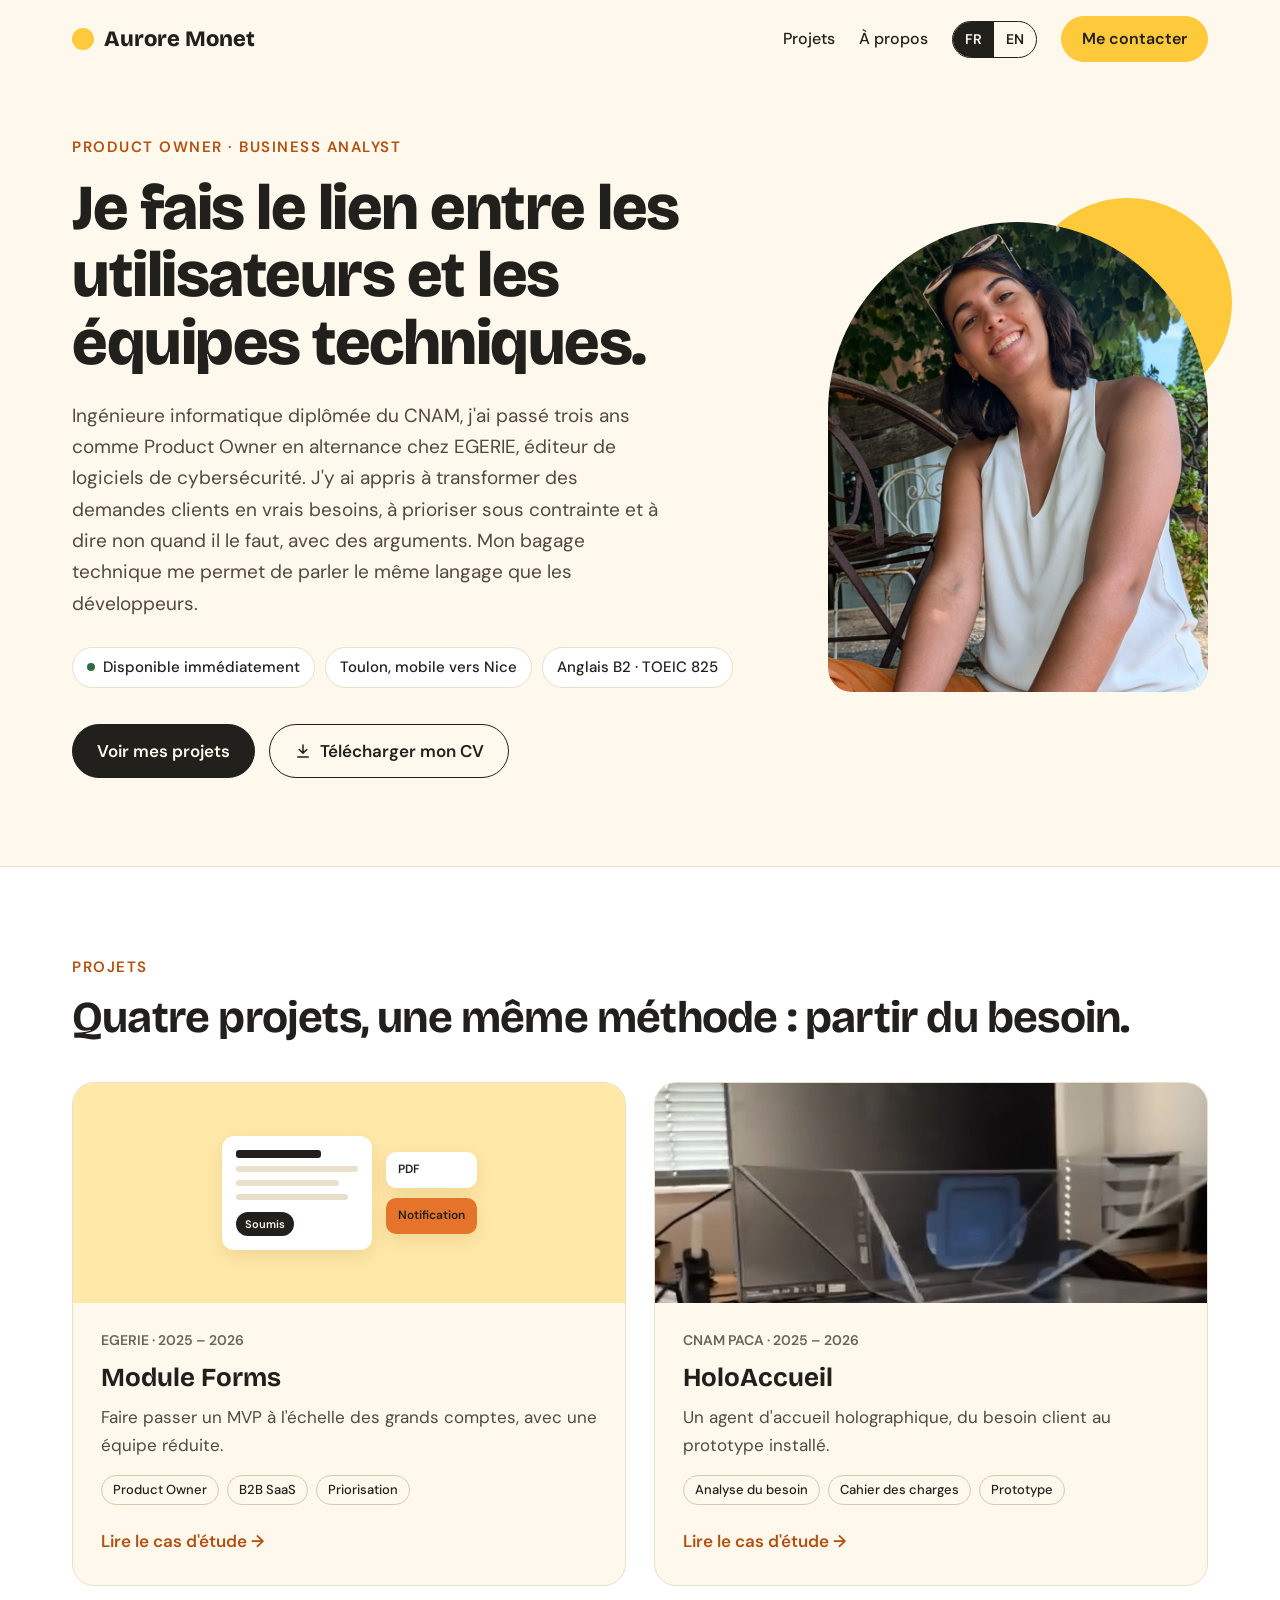
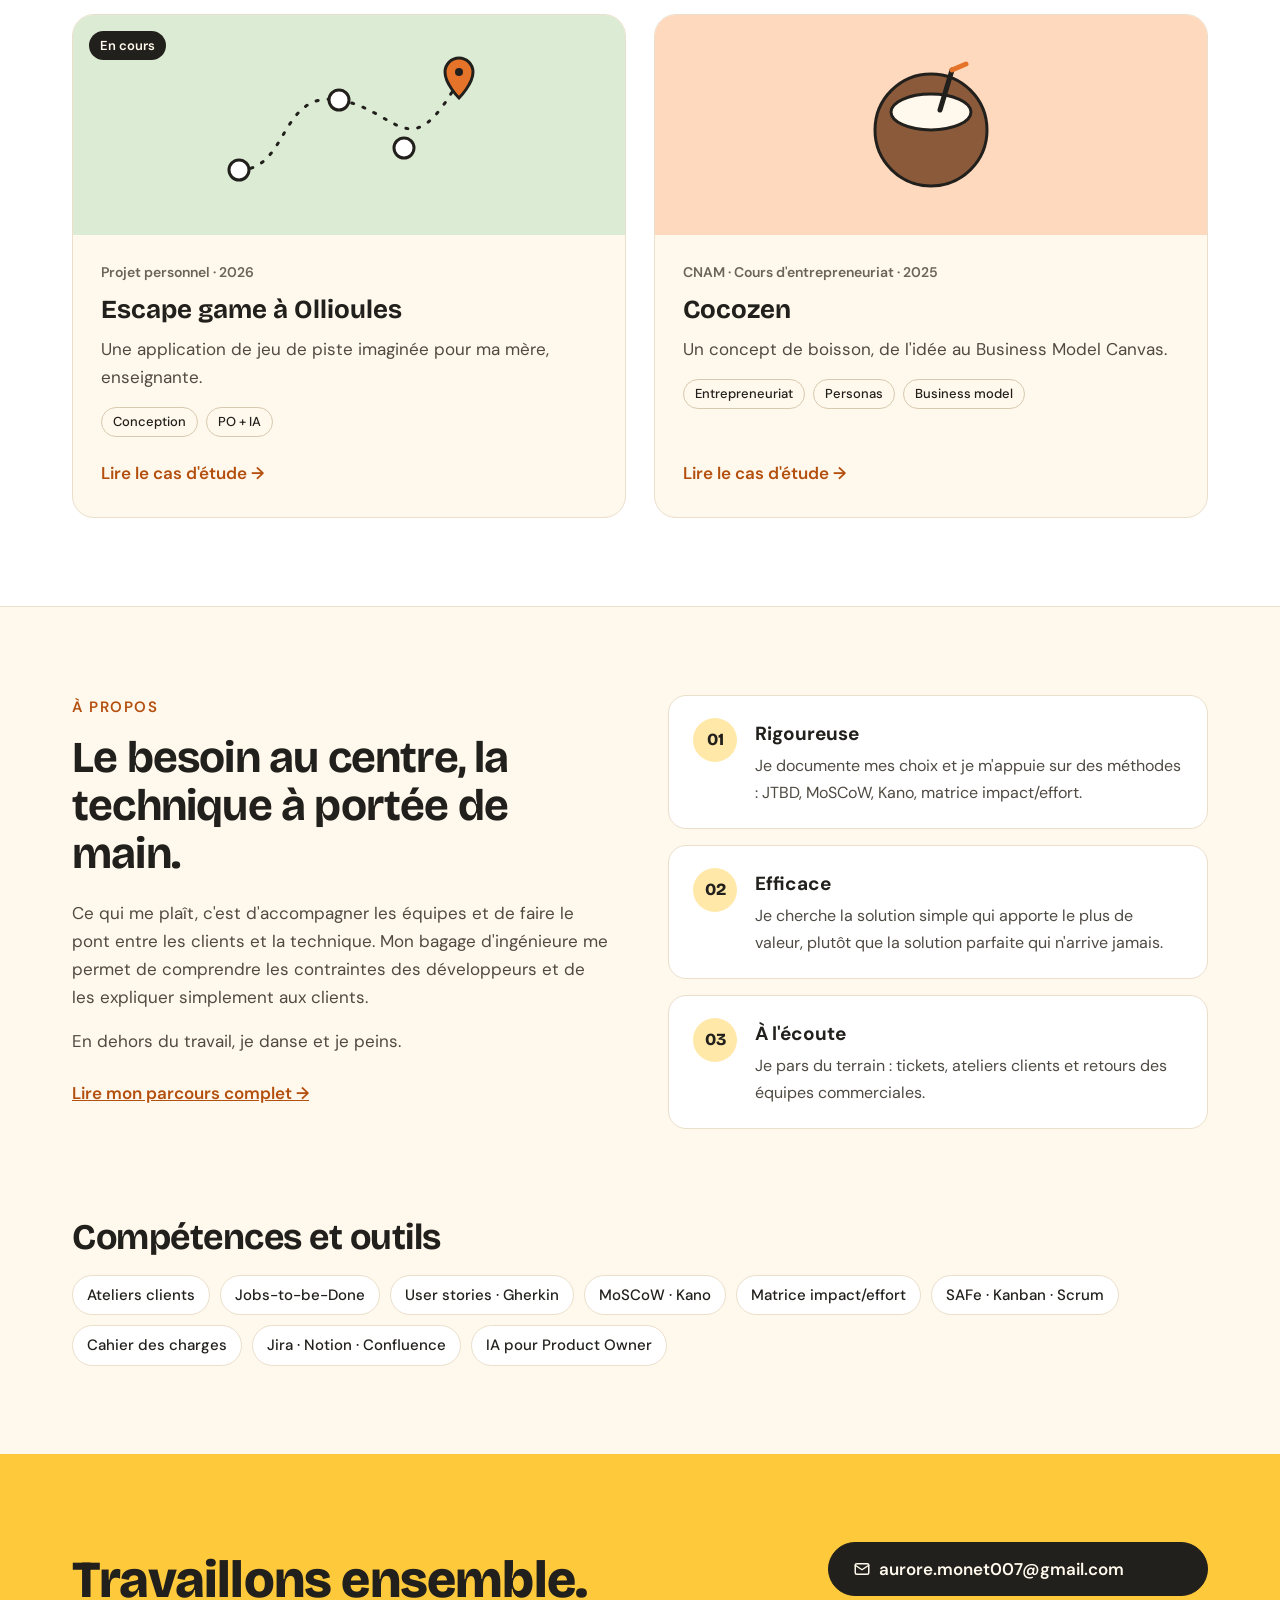
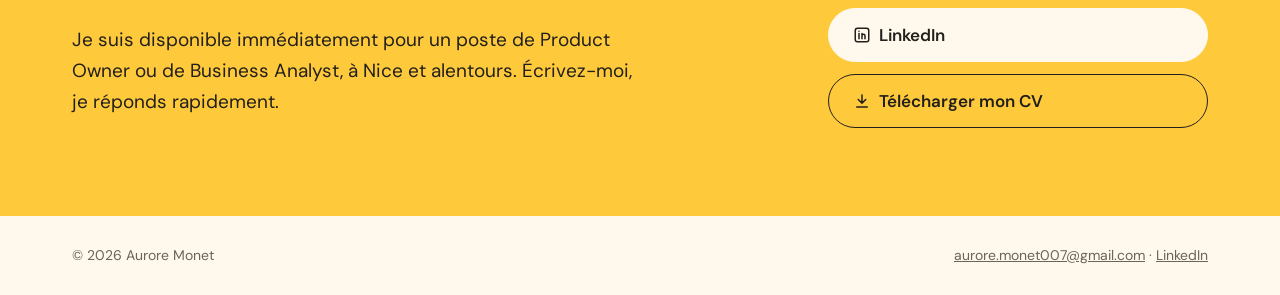
==== index.html @ ca901355 "Add files via upload Mise en ligne du portfolio" ====
<!doctype html>
<html lang="fr">
<head>
<meta charset="utf-8">
<meta name="viewport" content="width=device-width, initial-scale=1">
<title>Aurore Monet — Product Owner · Business Analyst</title>
<meta name="description" content="Portfolio d'Aurore Monet, Product Owner et Business Analyst junior, ingénieure CNAM. Disponible à Nice et alentours.">
<meta property="og:title" content="Aurore Monet — Product Owner · Business Analyst">
<meta property="og:description" content="Portfolio d'Aurore Monet, Product Owner et Business Analyst junior, ingénieure CNAM. Disponible à Nice et alentours.">
<meta property="og:type" content="website">
<link rel="alternate" hreflang="fr" href="index.html">
<link rel="alternate" hreflang="en" href="en/index.html">
<link rel="icon" href="assets/favicon.svg" type="image/svg+xml">
<link rel="preconnect" href="https://fonts.googleapis.com">
<link rel="preconnect" href="https://fonts.gstatic.com" crossorigin>
<link href="https://fonts.googleapis.com/css2?family=Bricolage+Grotesque:opsz,wght@12..96,600;12..96,700;12..96,800&family=DM+Mono:wght@400;500&family=DM+Sans:opsz,wght@9..40,400;9..40,500;9..40,600&display=swap" rel="stylesheet">
<link rel="stylesheet" href="assets/style.css">
</head>
<body>
<a class="skip" href="#contenu">Aller au contenu</a>
<header class="site-header">
  <div class="wrap">
    <a class="logo" href="index.html"><span class="sun" aria-hidden="true"></span>Aurore Monet</a>
    <nav class="nav" aria-label="Navigation principale">
      <a class="nav-link" href="index.html#projets">Projets</a>
      <a class="nav-link" href="about.html">À propos</a>
      <div class="lang" role="group" aria-label="Langue"><span aria-current="true">FR</span><a href="en/index.html" hreflang="en" lang="en">EN</a></div>
      <a class="btn btn-sun" href="index.html#contact">Me contacter</a>
    </nav>
  </div>
</header>
<main id="contenu">
<section class="wrap hero">
  <div class="hero-text">
    <p class="eyebrow">Product Owner · Business Analyst</p>
    <h1 class="h1">Je fais le lien entre les utilisateurs et les équipes techniques.</h1>
    <p class="lead">Ingénieure informatique diplômée du CNAM, j'ai passé trois ans comme Product Owner en alternance chez EGERIE, éditeur de logiciels de cybersécurité. J'y ai appris à transformer des demandes clients en vrais besoins, à prioriser sous contrainte et à dire non quand il le faut, avec des arguments. Mon bagage technique me permet de parler le même langage que les développeurs.</p>
    <div class="chips"><span class="chip"><span class="dot" aria-hidden="true"></span>Disponible immédiatement</span><span class="chip">Toulon, mobile vers Nice</span><span class="chip">Anglais B2 · TOEIC 825</span></div>
    <div class="actions">
      <a class="btn btn-dark" href="#projets">Voir mes projets</a>
      <a class="btn btn-line" href="assets/CV_Aurore-Monet_product-owner.pdf" download><svg aria-hidden="true" width="18" height="18" viewBox="0 0 24 24" fill="none" stroke="currentColor" stroke-width="2" stroke-linecap="round" stroke-linejoin="round"><path d="M12 4v11M7 10l5 5 5-5M5 20h14"/></svg>Télécharger mon CV</a>
    </div>
  </div>
  <div class="hero-photo"><div class="portrait"><img src="assets/portrait.jpg" alt="Portrait d'Aurore Monet" width="840" height="1118"></div></div>
</section>
<section class="band" id="projets" aria-labelledby="projets-title">
  <div class="wrap section">
    <p class="eyebrow">Projets</p>
    <h2 class="h2" id="projets-title">Quatre projets, une même méthode : partir du besoin.</h2>
    <div class="cards">
<a class="card" href="forms-egerie.html">
  <div class="card-visual v-forms" aria-hidden="true"><div class="mini-form"><i></i><i></i><i style="width:85%"></i><i style="width:92%"></i><b>Soumis</b></div><div class="mini-stack"><span>PDF</span><span>Notification</span></div></div>
  <div class="card-body">
    <p class="card-meta">EGERIE · 2025 – 2026</p>
    <h3>Module Forms</h3>
    <p class="muted">Faire passer un MVP à l'échelle des grands comptes, avec une équipe réduite.</p>
    <div class="tags"><span class="tag">Product Owner</span><span class="tag">B2B SaaS</span><span class="tag">Priorisation</span></div>
    <span class="card-more">Lire le cas d'étude →</span>
  </div>
</a>
<a class="card" href="holoaccueil.html">
  <div class="card-visual"><img src="assets/hologramme.jpg" alt="Prototype de l'hologramme en test au CNAM" loading="lazy" width="990" height="700"></div>
  <div class="card-body">
    <p class="card-meta">CNAM PACA · 2025 – 2026</p>
    <h3>HoloAccueil</h3>
    <p class="muted">Un agent d'accueil holographique, du besoin client au prototype installé.</p>
    <div class="tags"><span class="tag">Analyse du besoin</span><span class="tag">Cahier des charges</span><span class="tag">Prototype</span></div>
    <span class="card-more">Lire le cas d'étude →</span>
  </div>
</a>
<a class="card" href="escape-game.html">
  <div class="card-visual v-trail"><span class="badge">En cours</span><svg aria-hidden="true" width="260" height="150" viewBox="0 0 260 150" fill="none"><path d="M20 120 C 70 120, 60 40, 120 50 S 190 120, 240 30" stroke="#22201C" stroke-width="3" stroke-dasharray="2 10" stroke-linecap="round"/><circle cx="20" cy="120" r="10" fill="#fff" stroke="#22201C" stroke-width="3"/><circle cx="120" cy="50" r="10" fill="#fff" stroke="#22201C" stroke-width="3"/><circle cx="185" cy="98" r="10" fill="#fff" stroke="#22201C" stroke-width="3"/><path d="M240 8 a14 14 0 0 1 14 14 c0 12 -14 26 -14 26 s-14 -14 -14 -26 a14 14 0 0 1 14 -14z" fill="#E5732A" stroke="#22201C" stroke-width="3"/><circle cx="240" cy="22" r="4" fill="#22201C"/></svg></div>
  <div class="card-body">
    <p class="card-meta">Projet personnel · 2026</p>
    <h3>Escape game à Ollioules</h3>
    <p class="muted">Une application de jeu de piste imaginée pour ma mère, enseignante.</p>
    <div class="tags"><span class="tag">Conception</span><span class="tag">PO + IA</span></div>
    <span class="card-more">Lire le cas d'étude →</span>
  </div>
</a>
<a class="card" href="cocozen.html">
  <div class="card-visual v-coco" aria-hidden="true"><svg width="150" height="150" viewBox="0 0 150 150" fill="none"><circle cx="75" cy="80" r="56" fill="#8A5A3B" stroke="#22201C" stroke-width="3"/><ellipse cx="75" cy="62" rx="40" ry="18" fill="#FFF8EC" stroke="#22201C" stroke-width="3"/><path d="M96 20 L84 60" stroke="#22201C" stroke-width="5" stroke-linecap="round"/><path d="M96 20 L110 14" stroke="#E5732A" stroke-width="5" stroke-linecap="round"/></svg></div>
  <div class="card-body">
    <p class="card-meta">CNAM · Cours d'entrepreneuriat · 2025</p>
    <h3>Cocozen</h3>
    <p class="muted">Un concept de boisson, de l'idée au Business Model Canvas.</p>
    <div class="tags"><span class="tag">Entrepreneuriat</span><span class="tag">Personas</span><span class="tag">Business model</span></div>
    <span class="card-more">Lire le cas d'étude →</span>
  </div>
</a>
    </div>
  </div>
</section>
<section class="wrap section split" aria-labelledby="apropos-title">
  <div>
    <p class="eyebrow">À propos</p>
    <h2 class="h2" id="apropos-title">Le besoin au centre, la technique à portée de main.</h2>
    <p class="muted" style="margin-bottom:16px">Ce qui me plaît, c'est d'accompagner les équipes et de faire le pont entre les clients et la technique. Mon bagage d'ingénieure me permet de comprendre les contraintes des développeurs et de les expliquer simplement aux clients.</p>
    <p class="muted" style="margin-bottom:24px">En dehors du travail, je danse et je peins.</p>
    <a href="about.html" style="font-weight:600">Lire mon parcours complet →</a>
  </div>
  <div class="qualities"><div class="quality"><span class="num" aria-hidden="true">01</span><div><h3>Rigoureuse</h3><p>Je documente mes choix et je m'appuie sur des méthodes : JTBD, MoSCoW, Kano, matrice impact/effort.</p></div></div><div class="quality"><span class="num" aria-hidden="true">02</span><div><h3>Efficace</h3><p>Je cherche la solution simple qui apporte le plus de valeur, plutôt que la solution parfaite qui n'arrive jamais.</p></div></div><div class="quality"><span class="num" aria-hidden="true">03</span><div><h3>À l'écoute</h3><p>Je pars du terrain : tickets, ateliers clients et retours des équipes commerciales.</p></div></div></div>
</section>
<section class="wrap" style="padding-bottom:88px" aria-labelledby="skills-title">
  <h2 class="h2-s" id="skills-title">Compétences et outils</h2>
  <div class="chips"><span class="chip">Ateliers clients</span><span class="chip">Jobs-to-be-Done</span><span class="chip">User stories · Gherkin</span><span class="chip">MoSCoW · Kano</span><span class="chip">Matrice impact/effort</span><span class="chip">SAFe · Kanban · Scrum</span><span class="chip">Cahier des charges</span><span class="chip">Jira · Notion · Confluence</span><span class="chip">IA pour Product Owner</span></div>
</section>
</main>
<section class="contact" id="contact" aria-labelledby="contact-title">
  <div class="wrap">
    <div class="contact-text">
      <h2 class="h2" id="contact-title">Travaillons ensemble.</h2>
      <p>Je suis disponible immédiatement pour un poste de Product Owner ou de Business Analyst, à Nice et alentours. Écrivez-moi, je réponds rapidement.</p>
    </div>
    <div class="contact-links">
      <a class="btn btn-dark" href="mailto:aurore.monet007@gmail.com"><svg aria-hidden="true" width="18" height="18" viewBox="0 0 24 24" fill="none" stroke="currentColor" stroke-width="2" stroke-linecap="round" stroke-linejoin="round"><rect x="3" y="5" width="18" height="14" rx="2"/><path d="M3 7l9 6 9-6"/></svg>aurore.monet007@gmail.com</a>
      <a class="btn btn-light" href="https://www.linkedin.com/in/aurore-monet"><svg aria-hidden="true" width="18" height="18" viewBox="0 0 24 24" fill="none" stroke="currentColor" stroke-width="2" stroke-linecap="round" stroke-linejoin="round"><rect x="3" y="3" width="18" height="18" rx="3"/><path d="M8 10v7M8 7v.01M12 17v-4a2 2 0 0 1 4 0v4M12 10v7"/></svg>LinkedIn</a>
      <a class="btn btn-line" href="assets/CV_Aurore-Monet_product-owner.pdf" download><svg aria-hidden="true" width="18" height="18" viewBox="0 0 24 24" fill="none" stroke="currentColor" stroke-width="2" stroke-linecap="round" stroke-linejoin="round"><path d="M12 4v11M7 10l5 5 5-5M5 20h14"/></svg>Télécharger mon CV</a>
    </div>
  </div>
</section>
<footer class="site-footer">
  <div class="wrap">
    <span>© 2026 Aurore Monet</span>
    <span><a href="mailto:aurore.monet007@gmail.com">aurore.monet007@gmail.com</a> · <a href="https://www.linkedin.com/in/aurore-monet">LinkedIn</a></span>
  </div>
</footer>
</body>
</html>
---- assets/style.css ----
/* Portfolio Aurore Monet — style « solaire » clair */
:root {
  --sable: #FFF8EC;
  --blanc: #FFFFFF;
  --soleil: #FFC93C;
  --soleil-doux: #FFE8A8;
  --orange: #E5732A;
  --orange-texte: #B4500F;
  --encre: #22201C;
  --texte-2: #4F4A42;
  --texte-3: #6B6458;
  --bord: #EADFCB;
  --bord-fort: #D8CAB0;
  --vert: #2E6B43;
  --titre: 'Bricolage Grotesque', system-ui, sans-serif;
  --corps: 'DM Sans', system-ui, sans-serif;
  --mono: 'DM Mono', ui-monospace, monospace;
}
*, *::before, *::after { box-sizing: border-box; }
html { scroll-behavior: smooth; }
body { margin: 0; background: var(--sable); color: var(--encre); font-family: var(--corps); font-size: 17px; line-height: 1.65; -webkit-font-smoothing: antialiased; }
img { max-width: 100%; display: block; }
a { color: var(--orange-texte); }
a:hover { color: #8A3C0B; }
:focus-visible { outline: 3px solid var(--orange); outline-offset: 3px; border-radius: 6px; }
h1, h2, h3 { margin: 0; }
p { margin: 0; }
.skip { position: absolute; left: -999px; top: 8px; background: var(--encre); color: var(--sable); padding: 8px 14px; border-radius: 8px; z-index: 10; }
.skip:focus { left: 8px; }

.wrap { max-width: 1200px; margin: 0 auto; padding-left: 32px; padding-right: 32px; }
.narrow { max-width: 760px; margin: 0 auto; padding-left: 32px; padding-right: 32px; }
.band { background: var(--blanc); border-top: 1px solid var(--bord); border-bottom: 1px solid var(--bord); }

/* En-tête */
.site-header { position: sticky; top: 0; z-index: 5; background: rgba(255, 248, 236, .94); backdrop-filter: blur(8px); border-bottom: 1px solid transparent; }
.site-header .wrap { display: flex; flex-wrap: wrap; align-items: center; justify-content: space-between; gap: 12px 24px; padding-top: 16px; padding-bottom: 16px; }
.logo { font-family: var(--titre); font-weight: 800; font-size: 22px; color: var(--encre); text-decoration: none; display: inline-flex; align-items: center; gap: 10px; }
.logo:hover { color: var(--encre); }
.sun { width: 22px; height: 22px; border-radius: 50%; background: var(--soleil); display: inline-block; flex: none; }
.nav { display: flex; flex-wrap: wrap; align-items: center; gap: 10px 24px; font-weight: 500; font-size: 16px; }
.nav > a:not(.btn) { color: var(--encre); text-decoration: none; }
.nav > a:not(.btn):hover { color: var(--orange-texte); }
.lang { display: inline-flex; border: 1.5px solid var(--encre); border-radius: 999px; overflow: hidden; font-size: 14px; font-weight: 600; }
.lang a, .lang span { padding: 6px 12px; text-decoration: none; color: var(--encre); }
.lang [aria-current] { background: var(--encre); color: var(--sable); }

/* Boutons */
.btn { display: inline-flex; align-items: center; gap: 8px; min-height: 48px; padding: 12px 24px; border-radius: 999px; font-weight: 600; text-decoration: none; border: 1.5px solid var(--encre); transition: transform .15s ease; }
.btn:hover { transform: translateY(-1px); }
.btn-dark { background: var(--encre); color: var(--sable); }
.btn-dark:hover { color: var(--sable); }
.btn-line { background: transparent; color: var(--encre); }
.btn-line:hover { color: var(--encre); background: var(--blanc); }
.btn-sun { background: var(--soleil); color: var(--encre); border-color: var(--soleil); min-height: 44px; padding: 9px 20px; }
.btn-sun:hover { color: var(--encre); }
.btn-light { background: var(--sable); color: var(--encre); border-color: var(--sable); }
.btn-light:hover { color: var(--encre); }
.btn svg { flex: none; }

/* Textes */
.eyebrow { font-weight: 600; font-size: 15px; letter-spacing: 1.5px; text-transform: uppercase; color: var(--orange-texte); margin-bottom: 14px; }
.h1 { font-family: var(--titre); font-weight: 800; font-size: clamp(38px, 5.4vw, 64px); line-height: 1.05; letter-spacing: -1.5px; }
.h2 { font-family: var(--titre); font-weight: 700; font-size: clamp(30px, 3.6vw, 44px); line-height: 1.1; letter-spacing: -.8px; }
.h2-s { font-family: var(--titre); font-weight: 700; font-size: clamp(28px, 3vw, 36px); line-height: 1.15; letter-spacing: -.5px; margin-bottom: 16px; }
.lead { font-size: 19px; color: var(--texte-2); }
.muted { color: var(--texte-2); }
.prose p + p { margin-top: 16px; }
.prose p { color: #3D3830; }
.prose ul { margin: 12px 0 0; padding-left: 22px; color: #3D3830; }
.prose li + li { margin-top: 6px; }

/* Pastilles */
.chips { display: flex; flex-wrap: wrap; gap: 10px; }
.chip { display: inline-flex; align-items: center; gap: 8px; background: var(--blanc); border: 1px solid var(--bord); border-radius: 999px; padding: 7px 14px; font-size: 15px; font-weight: 500; }
.dot { width: 8px; height: 8px; border-radius: 50%; background: var(--vert); }
.tag { font-size: 13px; font-weight: 500; border: 1px solid var(--bord-fort); border-radius: 999px; padding: 3px 11px; }

/* Accueil : héros */
.hero { display: flex; flex-wrap: wrap; align-items: center; gap: 56px; padding-top: 56px; padding-bottom: 88px; }
.hero-text { flex: 999 1 520px; min-width: 0; }
.hero-text .h1 { margin-bottom: 24px; }
.hero-text .lead { margin-bottom: 28px; max-width: 600px; }
.hero-text .chips { margin-bottom: 36px; }
.actions { display: flex; flex-wrap: wrap; gap: 14px; }
.hero-photo { flex: 1 1 320px; display: flex; justify-content: center; }
.portrait { position: relative; width: 380px; max-width: 100%; aspect-ratio: 380 / 470; }
.portrait::before { content: ""; position: absolute; right: -24px; top: -24px; width: 55%; aspect-ratio: 1; border-radius: 50%; background: var(--soleil); }
.portrait img { position: relative; width: 100%; height: 100%; object-fit: cover; border-radius: 190px 190px 24px 24px; }

/* Cartes projets */
.section { padding-top: 88px; padding-bottom: 88px; }
.section .h2 { margin-bottom: 40px; }
.cards { display: grid; grid-template-columns: repeat(auto-fit, minmax(min(100%, 420px), 1fr)); gap: 28px; }
.card { display: flex; flex-direction: column; background: var(--sable); border: 1px solid var(--bord); border-radius: 22px; overflow: hidden; color: var(--encre); text-decoration: none; transition: transform .2s ease, box-shadow .2s ease; }
.card:hover { color: var(--encre); transform: translateY(-3px); box-shadow: 0 14px 30px rgba(120, 80, 20, .10); }
.card-visual { height: 220px; display: flex; align-items: center; justify-content: center; gap: 14px; position: relative; }
.card-visual img { width: 100%; height: 100%; object-fit: cover; }
.card-body { padding: 26px 28px 30px; display: flex; flex-direction: column; gap: 10px; flex: 1; }
.card-meta { font-size: 14px; font-weight: 600; color: var(--texte-3); }
.card h3 { font-family: var(--titre); font-weight: 700; font-size: 26px; line-height: 1.2; }
.card .tags { display: flex; flex-wrap: wrap; gap: 8px; margin-top: 6px; }
.card-more { margin-top: auto; padding-top: 12px; font-weight: 600; color: var(--orange-texte); }
.badge { position: absolute; top: 16px; left: 16px; background: var(--encre); color: var(--sable); font-size: 13px; font-weight: 600; padding: 4px 11px; border-radius: 999px; }
.v-forms { background: #FFE8A8; }
.v-trail { background: #DCEBD3; }
.v-coco { background: #FFD9BE; }
.mini-form { width: 150px; background: var(--blanc); border-radius: 12px; padding: 14px; display: flex; flex-direction: column; gap: 8px; box-shadow: 0 6px 18px rgba(120, 80, 20, .12); }
.mini-form i { display: block; height: 6px; border-radius: 3px; background: var(--bord); }
.mini-form i:first-child { height: 8px; width: 70%; background: var(--encre); }
.mini-form b { margin-top: 4px; align-self: flex-start; font-size: 11px; font-weight: 600; background: var(--encre); color: var(--sable); padding: 3px 9px; border-radius: 999px; }
.mini-stack { display: flex; flex-direction: column; gap: 10px; }
.mini-stack span { background: var(--blanc); border-radius: 10px; padding: 8px 12px; font-size: 12px; font-weight: 600; box-shadow: 0 6px 18px rgba(120, 80, 20, .12); }
.mini-stack span + span { background: var(--orange); }

/* À propos (accueil) */
.split { display: flex; flex-wrap: wrap; gap: 56px; }
.split > * { flex: 1 1 380px; min-width: 0; }
.split .h2 { margin-bottom: 20px; }
.qualities { display: flex; flex-direction: column; gap: 16px; }
.quality { background: var(--blanc); border: 1px solid var(--bord); border-radius: 18px; padding: 22px 24px; display: flex; gap: 18px; align-items: flex-start; }
.num { flex: none; width: 44px; height: 44px; border-radius: 50%; background: var(--soleil-doux); display: flex; align-items: center; justify-content: center; font-family: var(--titre); font-weight: 800; }
.quality h3 { font-size: 19px; margin-bottom: 4px; }
.quality p { color: var(--texte-2); font-size: 16px; }

/* Contact */
.contact { background: var(--soleil); }
.contact .wrap { display: flex; flex-wrap: wrap; align-items: center; justify-content: space-between; gap: 40px; padding-top: 88px; padding-bottom: 88px; }
.contact-text { flex: 1 1 460px; min-width: 0; }
.contact .h2 { font-weight: 800; font-size: clamp(36px, 4.4vw, 52px); margin-bottom: 14px; }
.contact-text p { font-size: 19px; max-width: 560px; }
.contact-links { display: flex; flex-direction: column; gap: 12px; flex: 0 1 380px; min-width: 0; }
.contact-links .btn { word-break: break-all; }

.site-footer .wrap { display: flex; flex-wrap: wrap; justify-content: space-between; gap: 12px; padding-top: 28px; padding-bottom: 28px; font-size: 14px; color: var(--texte-3); }
.site-footer a { color: var(--texte-3); }

/* Pages de cas */
.case-hero { padding-top: 40px; padding-bottom: 56px; }
.back { font-weight: 600; text-decoration: none; font-size: 15px; }
.case-hero .eyebrow { margin-top: 36px; }
.case-hero .h1 { margin-bottom: 22px; max-width: 900px; font-size: clamp(36px, 5vw, 60px); }
.case-hero .lead { font-size: 20px; max-width: 760px; }
.facts { background: var(--blanc); border: 1px solid var(--bord); border-radius: 22px; padding: 30px 32px; display: grid; grid-template-columns: repeat(auto-fit, minmax(220px, 1fr)); gap: 26px 32px; margin: 0; }
.facts dt { font-size: 13px; font-weight: 600; letter-spacing: 1px; text-transform: uppercase; color: var(--texte-3); margin-bottom: 4px; }
.facts dd { margin: 0; font-weight: 500; }
.block { padding-top: 72px; padding-bottom: 8px; }
.block-band { margin-top: 72px; }
.block-band > .wrap { padding-top: 80px; padding-bottom: 80px; }
.journey { display: flex; flex-wrap: wrap; align-items: stretch; gap: 12px; margin-top: 32px; }
.stage { flex: 1 1 190px; border: 1.5px solid var(--bord-fort); border-radius: 16px; padding: 18px 20px; background: var(--sable); }
.stage small { font-family: var(--mono); font-size: 13px; color: var(--texte-3); }
.stage strong { display: block; font-size: 19px; margin-top: 2px; }
.stage em { display: block; font-style: normal; font-size: 14px; font-weight: 600; color: var(--vert); margin-top: 6px; }
.stage.break { border: 2.5px solid var(--orange); background: #FFF1E4; }
.stage.break em { color: var(--orange-texte); }
.arrow { display: flex; align-items: center; font-size: 22px; color: #8A8172; }
.grid3 { display: grid; grid-template-columns: repeat(auto-fit, minmax(260px, 1fr)); gap: 20px; margin-top: 28px; }
.panel { border-radius: 16px; padding: 22px 24px; background: var(--sable); }
.panel h3 { font-size: 18px; margin-bottom: 6px; }
.panel p { font-size: 16px; color: var(--texte-2); }
.steps { list-style: none; margin: 0; padding: 0; display: flex; flex-direction: column; gap: 28px; }
.steps li { display: flex; gap: 20px; }
.steps .num { background: var(--soleil); }
.steps h3 { font-size: 20px; margin: 4px 0 6px; }
.steps p { color: #3D3830; }
.steps ol { margin: 10px 0 0; padding-left: 22px; color: #3D3830; }
.steps ol li { display: list-item; }
.steps ol li + li { margin-top: 4px; }
.moscow { display: grid; grid-template-columns: repeat(auto-fit, minmax(230px, 1fr)); gap: 16px; margin: 36px 0; }
.mcol { background: var(--blanc); border: 1px solid var(--bord); border-radius: 18px; padding: 22px 22px 26px; }
.mcol small { font-family: var(--mono); font-size: 13px; color: var(--texte-3); display: block; }
.mcol strong { display: block; margin: 2px 0 12px; }
.mcol ul { list-style: none; padding: 0; margin: 0; font-size: 15px; color: var(--texte-2); }
.mcol li + li { margin-top: 6px; }
.mcol.must { background: var(--encre); color: var(--sable); border-color: var(--encre); }
.mcol.must small { color: var(--soleil); }
.mcol.must ul { color: var(--sable); }
.mcol.wont { border: 1.5px dashed var(--bord-fort); }
.deliv { display: flex; flex-direction: column; gap: 18px; }
.deliv h3 { font-size: 19px; margin-bottom: 4px; }
.story { margin: 0; background: var(--encre); color: var(--sable); border-radius: 22px; padding: 28px 30px; }
.story figcaption { font-size: 13px; font-weight: 600; letter-spacing: 1px; text-transform: uppercase; color: var(--soleil); margin-bottom: 16px; }
.story p { margin-bottom: 18px; }
.gherkin { font-family: var(--mono); font-size: 14.5px; line-height: 1.8; background: #33302A; border-radius: 14px; padding: 18px 20px; }
.gherkin b { color: var(--soleil); font-weight: 500; }
.results { display: grid; grid-template-columns: repeat(auto-fit, minmax(240px, 1fr)); gap: 20px; }
.result { background: var(--soleil-doux); border-radius: 18px; padding: 24px; font-weight: 600; font-size: 18px; line-height: 1.4; }
.quote { margin: 40px 0 0; max-width: 820px; }
.quote p { font-family: var(--titre); font-weight: 700; font-size: clamp(26px, 3vw, 34px); line-height: 1.2; margin-bottom: 10px; }
.quote footer { color: var(--texte-3); }
.figure { margin: 32px 0 0; }
.figure img { border-radius: 20px; width: 100%; max-height: 520px; object-fit: cover; }
.figure figcaption { font-size: 14px; color: var(--texte-3); margin-top: 10px; }
.pivots { display: grid; grid-template-columns: repeat(auto-fit, minmax(280px, 1fr)); gap: 20px; margin-top: 8px; }
.pivot { background: var(--blanc); border: 1px solid var(--bord); border-radius: 18px; padding: 22px 24px; }
.pivot strong { display: block; font-family: var(--titre); font-size: 20px; margin-bottom: 6px; }
.pivot p { color: var(--texte-2); font-size: 16px; }
.next { background: var(--soleil); margin-top: 88px; }
.next .wrap { display: flex; flex-wrap: wrap; justify-content: space-between; align-items: center; gap: 20px; padding-top: 48px; padding-bottom: 48px; }
.next small { font-size: 14px; font-weight: 600; letter-spacing: 1px; text-transform: uppercase; }
.next p { font-family: var(--titre); font-weight: 800; font-size: clamp(24px, 3vw, 32px); margin-top: 4px; }
.status { display: inline-block; background: var(--encre); color: var(--sable); font-size: 14px; font-weight: 600; padding: 4px 12px; border-radius: 999px; margin-left: 10px; vertical-align: middle; letter-spacing: 0; text-transform: none; }

/* Page à propos */
.about-hero { display: flex; flex-wrap: wrap; gap: 56px; align-items: center; padding-top: 56px; padding-bottom: 40px; }
.about-hero > div { flex: 999 1 480px; min-width: 0; }
.about-hero .portrait { width: 300px; }
.skills { width: 100%; border-collapse: collapse; margin-top: 8px; }
.skills th, .skills td { text-align: left; vertical-align: top; padding: 14px 16px 14px 0; border-bottom: 1px solid var(--bord); }
.skills th { width: 32%; font-weight: 600; }
.skills td { color: var(--texte-2); }
.edu { list-style: none; padding: 0; margin: 0; display: flex; flex-direction: column; gap: 14px; }
.edu strong { display: block; }
.edu span { color: var(--texte-3); font-size: 15px; }

@media (max-width: 720px) {
  body { font-size: 16px; }
  .wrap, .narrow { padding-left: 16px; padding-right: 16px; }
  .nav .nav-link { display: none; }
  .hero { padding-top: 24px; padding-bottom: 64px; gap: 40px; }
  .hero-photo { order: -1; }
  .portrait { width: 260px; }
  .section, .contact .wrap { padding-top: 64px; padding-bottom: 64px; }
  .arrow { display: none; }
  .facts { padding: 22px 20px; }
  .skills th { width: 40%; }
  .lead { font-size: 17px; }
}
@media (prefers-reduced-motion: reduce) {
  html { scroll-behavior: auto; }
  .btn, .card { transition: none; }
}
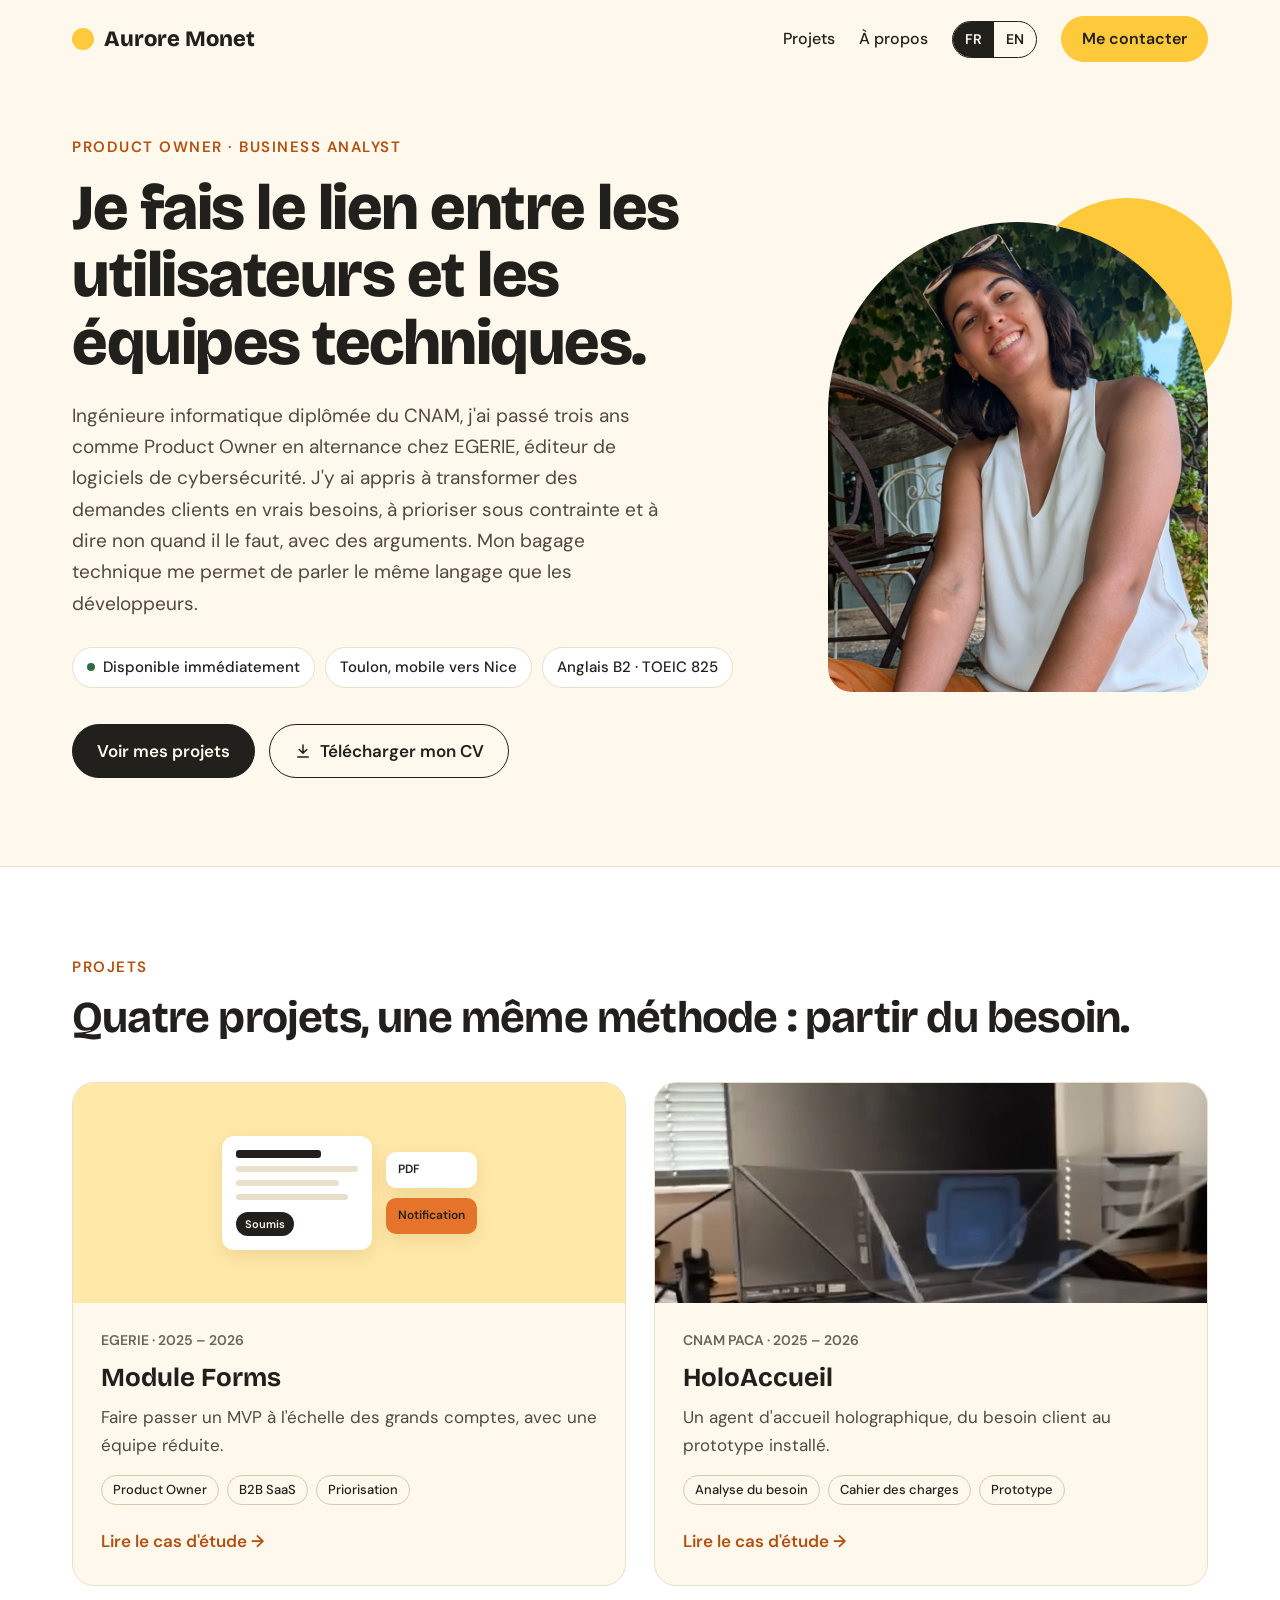
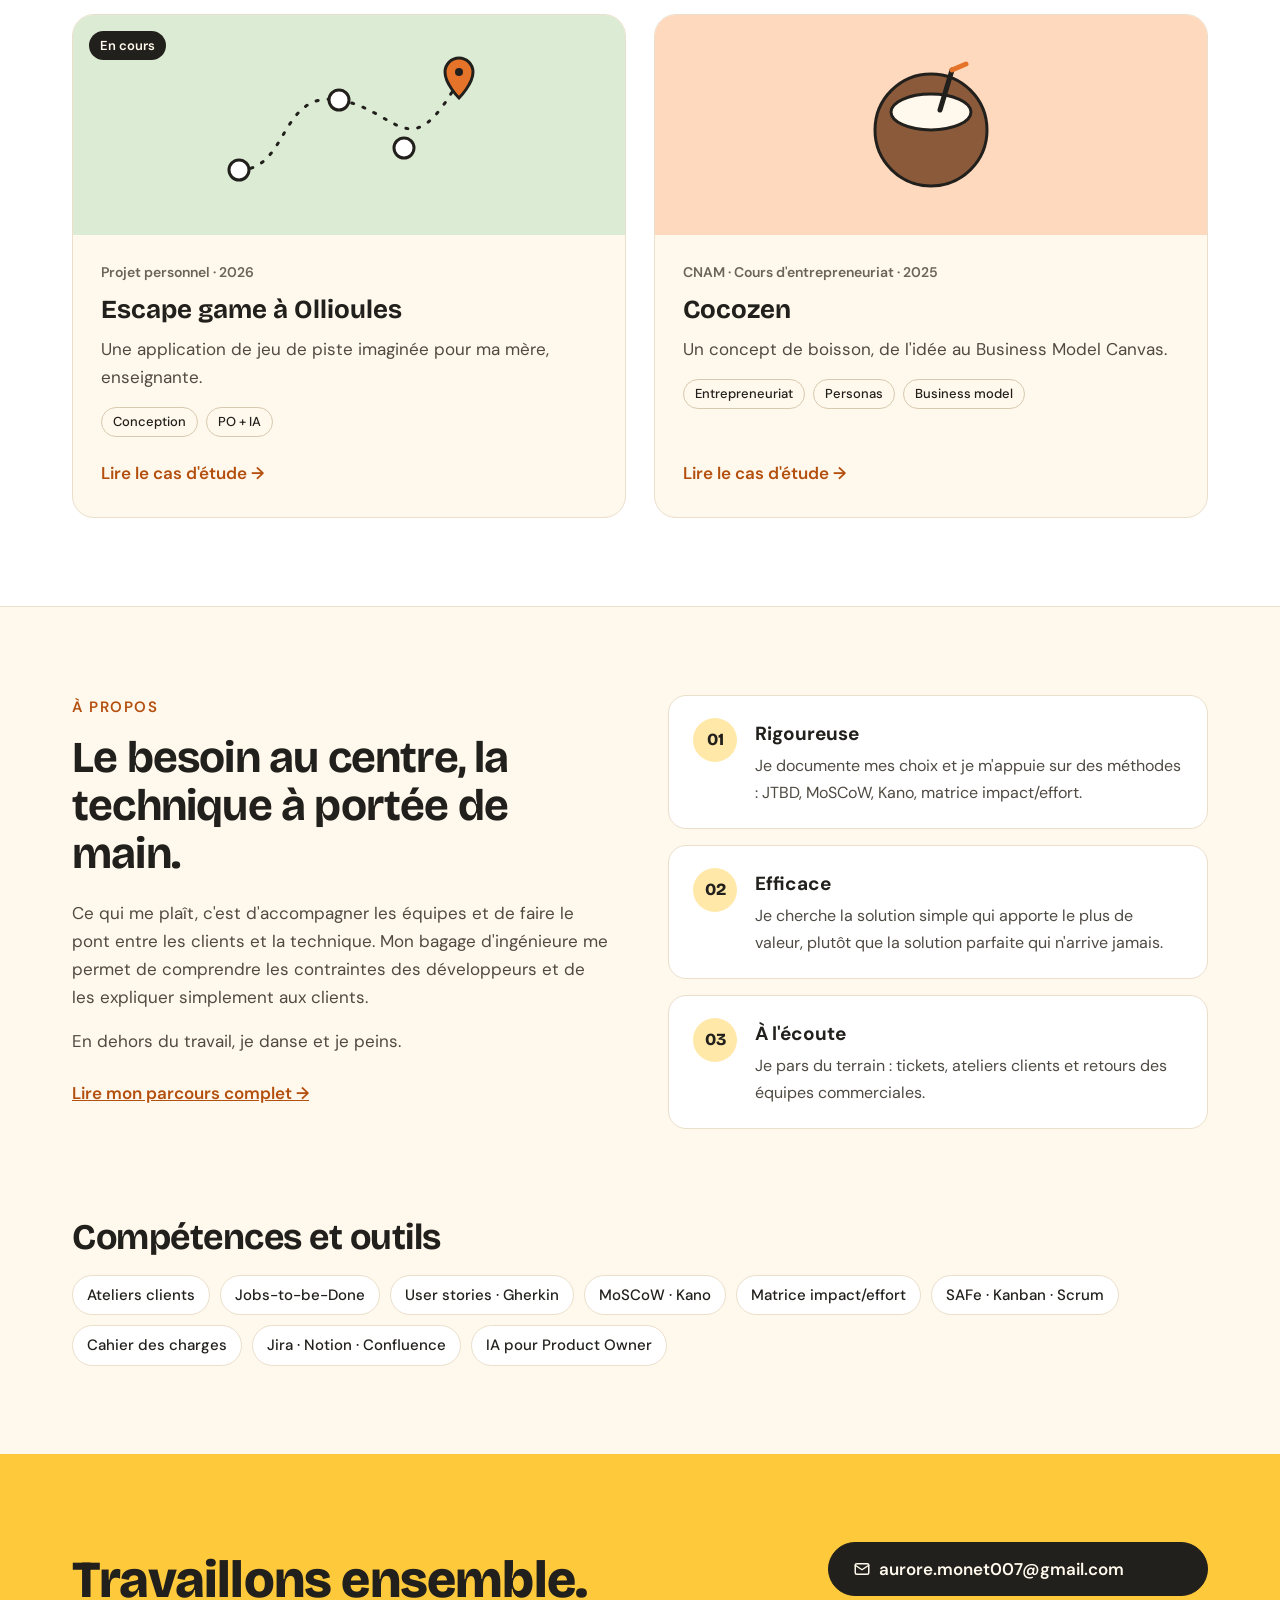
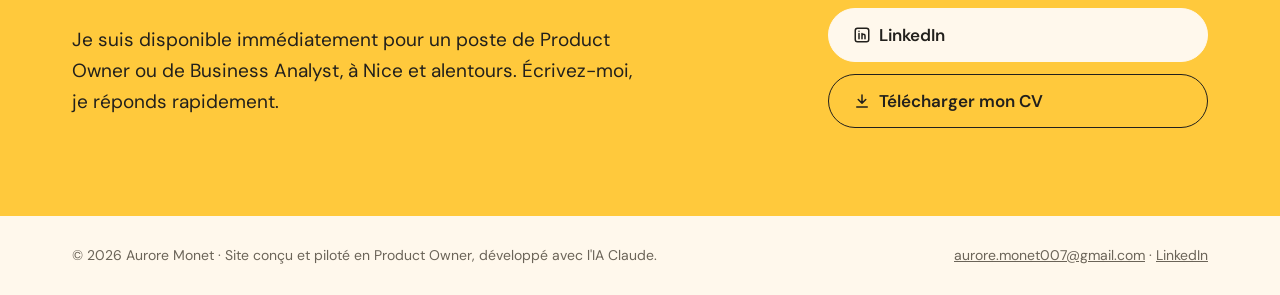
==== commit fe057c6e: "Add files via upload" ====
--- a/index.html
+++ b/index.html
@@ -121,7 +121,7 @@
 </section>
 <footer class="site-footer">
   <div class="wrap">
-    <span>© 2026 Aurore Monet</span>
+    <span>© 2026 Aurore Monet · Site conçu et piloté en Product Owner, développé avec l'IA Claude.</span>
     <span><a href="mailto:aurore.monet007@gmail.com">aurore.monet007@gmail.com</a> · <a href="https://www.linkedin.com/in/aurore-monet">LinkedIn</a></span>
   </div>
 </footer>
